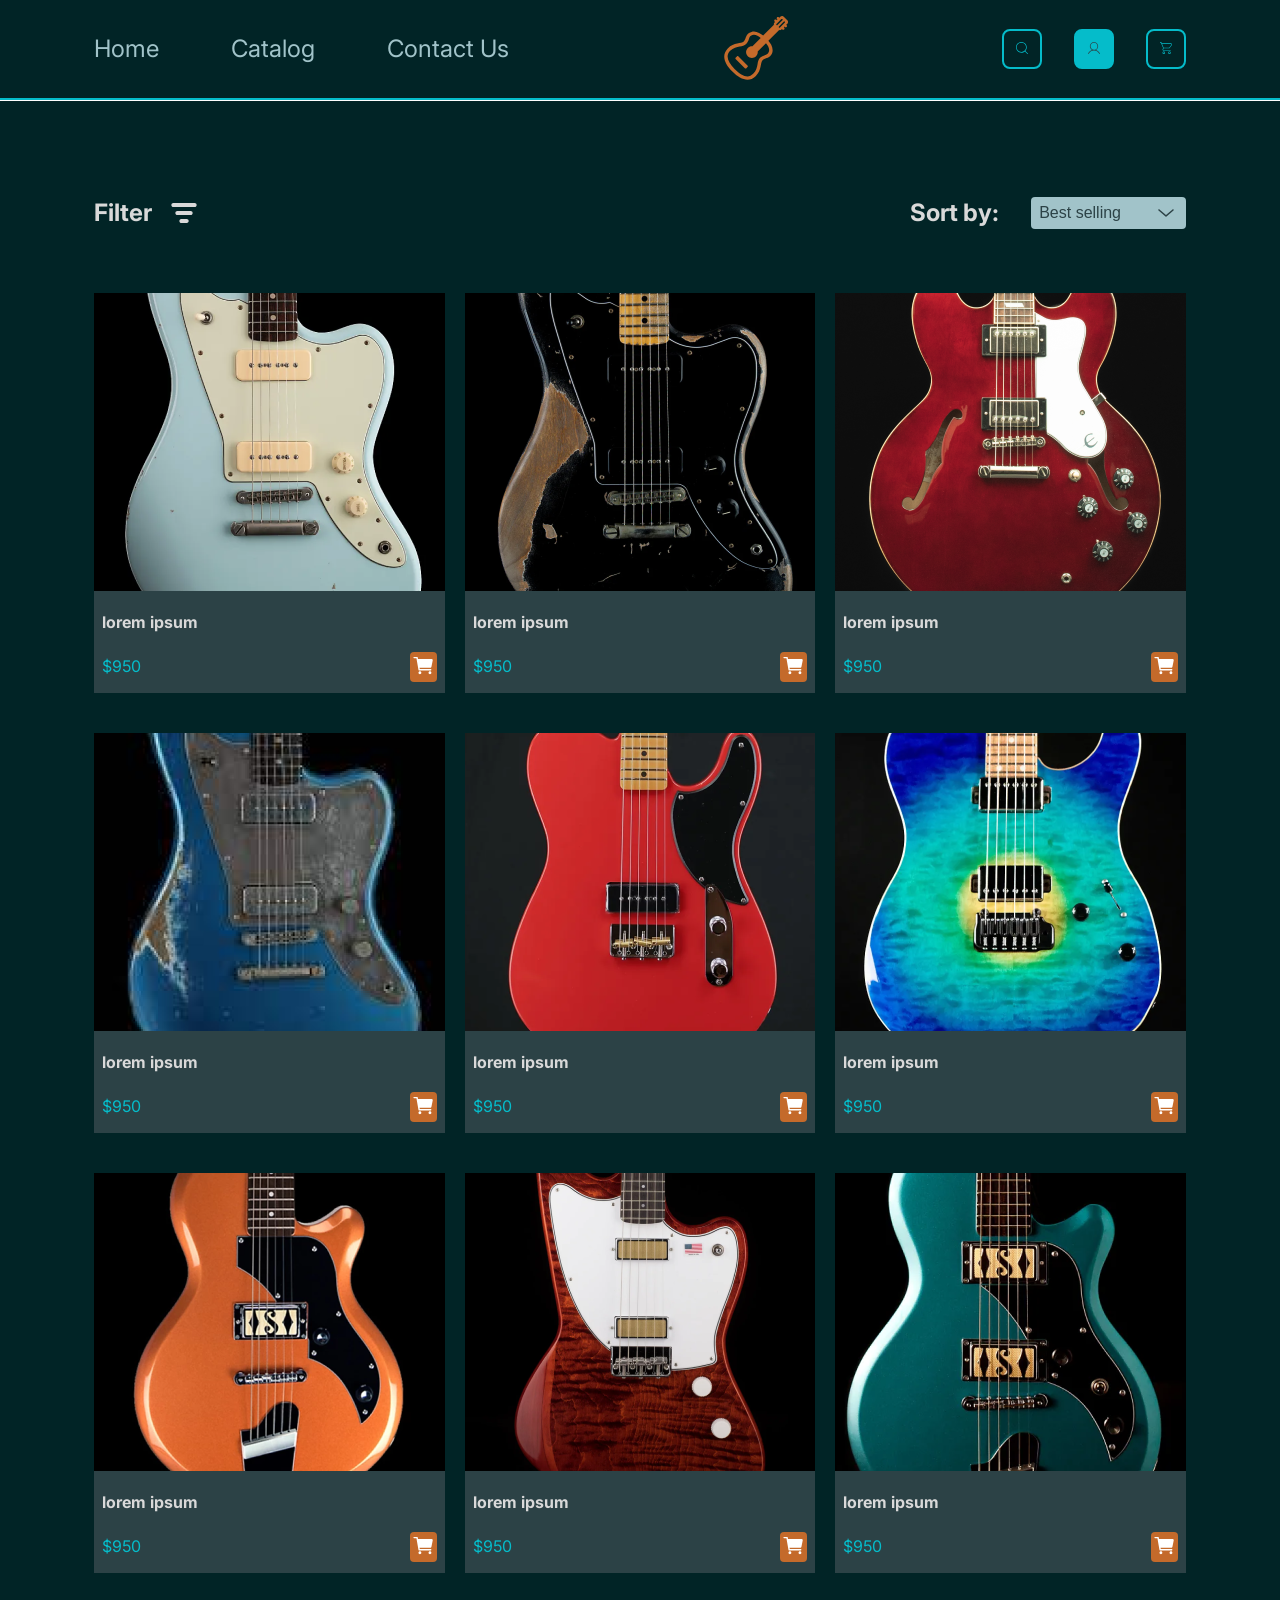
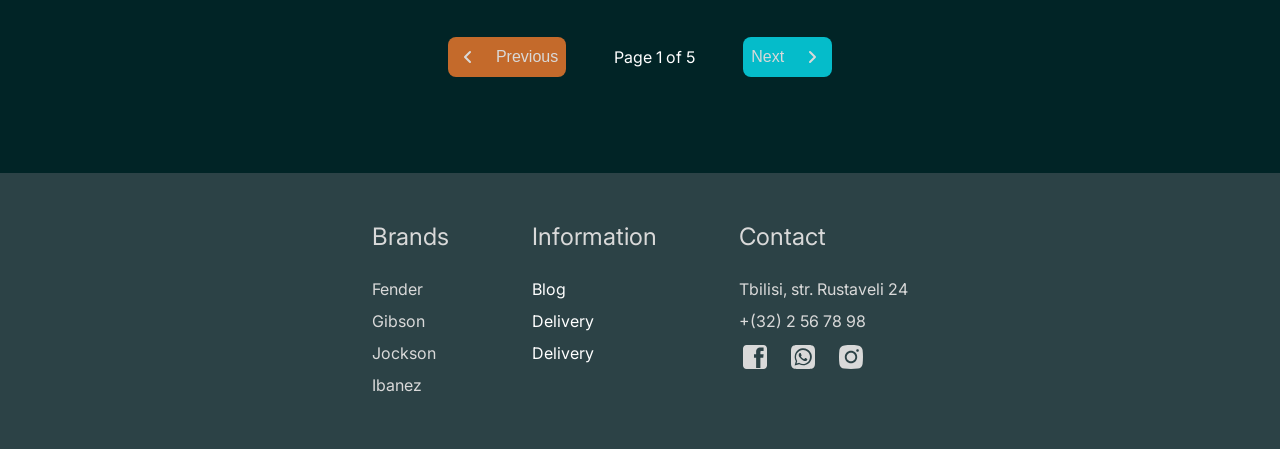
==== html/catalog.html @ 80c698bf "adaptive" ====
<!doctype html>
<html lang="en">
  <head>
    <meta charset="UTF-8" />
    <meta name="viewport" content="width=device-width, initial-scale=1.0" />

    <!-- reset -->
    <link rel="stylesheet" href="../css/reset.css" />

    <!-- style -->
    <link rel="stylesheet" href="../css/style.css" />
    <link rel="stylesheet" href="../css/laptops.css" />
    <link rel="stylesheet" href="../css/tablets.css" />
    <link rel="stylesheet" href="../css/mobiles.css" />

    <!-- font -->
    <link rel="preconnect" href="https://fonts.googleapis.com" />
    <link rel="preconnect" href="https://fonts.gstatic.com" crossorigin />
    <link
      href="https://fonts.googleapis.com/css2?family=Inter:ital,opsz,wght@0,14..32,100..900;1,14..32,100..900&display=swap"
      rel="stylesheet"
    />

    <!-- favicon -->
    <link
      rel="shortcut icon"
      href="../images/guitar-logo.svg"
      type="image/x-icon"
    />

    <!-- title -->
    <title>Catalog</title>
  </head>
  <body>
    <div class="container">
      <!------ catalog_header ------>
      <header>
        <img src="../images/burger.svg" alt="burger" class="burger" />
        <img src="../images/xmark.svg" alt="xmark" class="xmark" />

        <nav class="menu">
          <ul class="menu_li">
            <li>
              <a href="./index.html" class="active">Home</a>
            </li>
            <li>
              <a href="./catalog.html" class="inactive">Catalog</a>
            </li>
            <li>
              <a href="./contact.html" class="inactive">Contact Us</a>
            </li>
          </ul>
        </nav>

        <a href="./index.html"
          ><img src="../images/guitar-logo.svg" alt="logo" class="guitar_logo"
        /></a>

        <div class="buttons">
          <button class="header_button">
            <img src="../images/search.svg" alt="search" />
          </button>

          <button class="header_button user">
            <img src="../images/user.svg" alt="user" />
          </button>

          <button class="header_button">
            <img src="../images/cart.svg" alt="carts" />
          </button>
        </div>
      </header>

      <!------- catalog_sect ------->

      <section class="catalog_sect">
        <div class="filter_sect">
          <div class="Filter_div">
            <h6 class="h_filter">Filter</h6>
            <img src="../images/mingcute_filter-2-fill.svg" alt="Filter" />
          </div>

          <div class="sort_div">
            <h6 class="h_sort">Sort by:</h6>
            <button class="sort_btn">
              <h6 class="h_btntext">Best selling</h6>
              <img
                src="../images/solar_alt-arrow-down-outline.svg"
                alt="sortarrow"
              />
            </button>
          </div>
        </div>

        <div class="card_section">
          <article class="catalog_article">
            <img
              src="../images/catalog_articles/Rectangle 3 (3).png"
              alt="cataloge.img"
              class="catalog_photos"
            />

            <p class="catalog_article_p">lorem ipsum</p>

            <div class="cataloge_price">
              <p class="pricep">$950</p>
              <button class="cart_button">
                <img src="../images/ion_cart.svg" alt="cart" />
              </button>
            </div>
          </article>

          <article class="catalog_article">
            <img
              src="../images/catalog_articles/Rectangle 6.png"
              alt="cataloge.img"
              class="catalog_photos"
            />

            <p class="catalog_article_p">lorem ipsum</p>

            <div class="cataloge_price">
              <p class="pricep">$950</p>
              <button class="cart_button">
                <img src="../images/ion_cart.svg" alt="cart" />
              </button>
            </div>
          </article>

          <article class="catalog_article">
            <img
              src="../images/catalog_articles/Rectangle 5.png"
              alt="cataloge.img"
              class="catalog_photos"
            />

            <p class="catalog_article_p">lorem ipsum</p>

            <div class="cataloge_price">
              <p class="pricep">$950</p>
              <button class="cart_button">
                <img src="../images/ion_cart.svg" alt="cart" />
              </button>
            </div>
          </article>

          <article class="catalog_article">
            <img
              src="../images/catalog_articles/Rectangle 6 (1).png"
              alt="cataloge.img"
              class="catalog_photos"
            />

            <p class="catalog_article_p">lorem ipsum</p>

            <div class="cataloge_price">
              <p class="pricep">$950</p>
              <button class="cart_button">
                <img src="../images/ion_cart.svg" alt="cart" />
              </button>
            </div>
          </article>

          <article class="catalog_article none2">
            <img
              src="../images/catalog_articles/Rectangle 4.png"
              alt="cataloge.img"
              class="catalog_photos"
            />

            <p class="catalog_article_p">lorem ipsum</p>

            <div class="cataloge_price">
              <p class="pricep">$950</p>
              <button class="cart_button">
                <img src="../images/ion_cart.svg" alt="cart" />
              </button>
            </div>
          </article>

          <article class="catalog_article none2">
            <img
              src="../images/catalog_articles/Rectangle 4 (1).png"
              alt="cataloge.img"
              class="catalog_photos"
            />

            <p class="catalog_article_p">lorem ipsum</p>

            <div class="cataloge_price">
              <p class="pricep">$950</p>
              <button class="cart_button">
                <img src="../images/ion_cart.svg" alt="cart" />
              </button>
            </div>
          </article>

          <article class="catalog_article none">
            <img
              src="../images/catalog_articles/Rectangle 4 (2).png"
              alt="cataloge.img"
              class="catalog_photos"
            />

            <p class="catalog_article_p">lorem ipsum</p>

            <div class="cataloge_price">
              <p class="pricep">$950</p>
              <button class="cart_button">
                <img src="../images/ion_cart.svg" alt="cart" />
              </button>
            </div>
          </article>

          <article class="catalog_article none">
            <img
              src="../images/catalog_articles/Rectangle 4 (3).png"
              alt="cataloge.img"
              class="catalog_photos"
            />

            <p class="catalog_article_p">lorem ipsum</p>

            <div class="cataloge_price">
              <p class="pricep">$950</p>
              <button class="cart_button">
                <img src="../images/ion_cart.svg" alt="cart" />
              </button>
            </div>
          </article>

          <article class="catalog_article none">
            <img
              src="../images/catalog_articles/Rectangle 4 (4).png"
              alt="cataloge.img"
              class="catalog_photos"
            />

            <p class="catalog_article_p">lorem ipsum</p>

            <div class="cataloge_price">
              <p class="pricep">$950</p>
              <button class="cart_button">
                <img src="../images/ion_cart.svg" alt="cart" />
              </button>
            </div>
          </article>
        </div>

        <div class="catalog_arrow_sect">
          <div class="catalog_pages">
            <button class="Previous_btn">
              <img src="../images/arrow-left.svg" alt="Previous_arrow" />

              <p class="Previous_p">Previous</p>
            </button>

            <p class="page_p">Page 1 of 5</p>

            <button class="next_btn">
              <p class="Next_p">Next</p>

              <img src="../images/arrow-right.svg" alt="Next_arrow" />
            </button>
          </div>
        </div>
      </section>

      <!------- footer ------->
      <footer>
        <section class="footer_sect1">
          <p class="Brands">Brands</p>
          <ul class="brands_ul">
            <li class="brands_li">Fender</li>
            <li class="brands_li">Gibson</li>
            <li class="brands_li">Jockson</li>
            <li class="brands_li">Ibanez</li>
          </ul>
        </section>

        <section class="footer_sect2">
          <p class="Information">Information</p>
          <ul class="Information_ul">
            <li class="Information_li">Blog</li>
            <li class="Information_li">Delivery</li>
            <li class="Information_li">Delivery</li>
          </ul>
        </section>

        <section class="address_sect">
          <ul class="Contact_ul">
            <li class="footer_title">Contact</li>

            <li class="address">
              <address>
                <a
                  href="https://www.google.com/maps/search/?api=1&query=Tbilisi+Rustaveli+24"
                  class="location"
                  target="_blank"
                >
                  Tbilisi, str. Rustaveli 24
                </a>
                <a href="tel:+322567898" class="tel">+(32) 2 56 78 98</a>
              </address>
            </li>

            <li class="ul_li">
              <ul class="social_ul">
                <li>
                  <a href="https://www.facebook.com/">
                    <img src="../images/raphael_facebook.svg" alt="facebook" />
                  </a>
                </li>
                <li>
                  <a href="https://www.whatsapp.com/">
                    <img src="../images/uim_whatsapp.svg" alt="whatsapp" />
                  </a>
                </li>
                <li>
                  <a href="https://www.instagram.com/">
                    <img
                      src="../images/basil_instagram-solid.svg"
                      alt="instagram"
                    />
                  </a>
                </li>
              </ul>
            </li>
          </ul>
        </section>
      </footer>
    </div>
  </body>
</html>
---- css/style.css ----
body {
  font-family: "Inter", sans-serif;
}

/* container */
.container {
  width: min(100%, 1440px);
  margin: auto;
  padding-top: 100.5px;
}

/* ------ header ------ */

header {
  background-color: #012426;
  border-bottom: 2px solid #05bcca;
  padding: 16px 94px;
  display: flex;
  align-items: center;
  justify-content: space-between;
  position: fixed;
  max-width: inherit;
  width: inherit;
  top: 0;
  left: 50%;
  transform: translateX(-50%);
}

.burger,
.xmark {
  display: none;
}

.menu_li {
  /* width: 427px; */
  display: flex;
  /* align-items: center;
  justify-content: space-between; */
  column-gap: 72px;
}

.active,
.inactive {
  font-weight: 400;
  font-style: Regular;
  font-size: 24px;
  line-height: 32px;
  letter-spacing: 0%;
  color: #a1c3c9;
}

.buttons {
  display: flex;
  column-gap: 32px;
}

.header_button {
  width: 40px;
  height: 40px;
  border: 2px solid #05bcca;
  border-radius: 8px;
  background-color: #012426;
}

.user {
  background-color: #05bcca;
}

/* ------ home_section ------ */
.home_section {
  height: 560px;
  padding-top: 72px;
  display: flex;
  align-items: flex-start;
  justify-content: center;
  background-image: url("../images/cover\ \(4\).png");
  background-size: cover;
  background-position: center;
  background-repeat: no-repeat;
}

.cover_text {
  display: flex;
  align-items: center;
}

h1 {
  font-weight: 400;
  font-style: Regular;
  font-size: 32px;
  line-height: 36px;
  letter-spacing: 0%;
  color: #ffffff;
}

span {
  color: #05bcca;
}

.arrow {
  width: 36px;
  height: 24px;
  border-radius: 4px;
  background-color: #c46a2b;
  padding: 0px 6px;
  margin-left: 24px;
}

/* ------ home_section2 ------ */

.home_section2 {
  background-color: #1a1a1a;
  height: 647px;
  display: flex;
  flex-direction: column;
  align-items: center;
  padding-block: 96px;
  padding-left: 94px;
}

.section2_title {
  display: flex;
  flex-direction: column;
  row-gap: 8px;
  align-items: center;
}

.title {
  font-weight: 700;
  font-style: Bold;
  font-size: 36px;
  line-height: 52px;
  letter-spacing: 0%;
  color: #05bcca;
}

.line {
  width: 187px;
  height: 0px;
  color: #05bcca;
  border: 2px solid #05bcca;
}

.div2 {
  display: flex;
  column-gap: 20px;
  margin-top: 64px;
  flex-wrap: nowrap;
  overflow-x: auto;
  overflow-y: hidden;
  width: 100%;
  /* max-width: 1180px; */
}

.article {
  width: 298px;
  height: 331px;
  background-color: #2c4246;
  padding: 8px 8px 16px 8px;
  border: 1px solid #05bcca;
}

.articlep {
  font-weight: 700;
  font-style: Bold;
  font-size: 16px;
  line-height: 27px;
  letter-spacing: 0%;
  color: #d9d9d9;
  margin-block: 16px;
}

.div_price {
  display: flex;
  align-items: center;
  justify-content: space-between;
}

.pricep {
  font-weight: 400;
  font-style: Regular;
  font-size: 16px;
  line-height: 27px;
  letter-spacing: 0%;
  color: #05bcca;
}

.add_button {
  background-color: #c46a2b;
  padding: 4px 16px;
  border-radius: 4px;
  font-weight: 400;
  font-style: Regular;
  font-size: 12px;
  line-height: 20px;
  letter-spacing: 0%;
  color: #ffffff;
  border: none;
}

/* ------ footer ------ */

footer {
  height: 276px;
  background-color: #2c4246;
  padding: 48px 372px;
  display: flex;
  justify-content: space-between;
}

.footer_sect1,
.footer_sect2 {
  display: flex;
  flex-direction: column;
  row-gap: 24px;
}

.brands_ul,
.Information_ul {
  display: flex;
  flex-direction: column;
  row-gap: 8px;
}

.Brands,
.Information {
  font-weight: 400;
  font-style: Regular;
  font-size: 24px;
  line-height: 32px;
  letter-spacing: 0%;
  color: #d9d9d9;
}

.brands_li,
.Information_li {
  font-weight: 400;
  font-style: Regular;
  font-size: 16px;
  line-height: 24px;
  letter-spacing: 0%;
  color: #d9d9d9;
}

.Information_li {
  color: #ffffff;
}

.address_sect {
  display: flex;
  flex-direction: column;
}

.footer_title {
  font-weight: 400;
  font-style: Regular;
  font-size: 24px;
  line-height: 32px;
  letter-spacing: 0%;
  color: #d9d9d9;
  margin-bottom: 24px;
}

.address {
  margin-bottom: 8px;
}

address {
  display: flex;
  flex-direction: column;
  row-gap: 8px;
}

.location,
.tel {
  font-weight: 400;
  font-style: Regular;
  font-size: 16px;
  line-height: 24px;
  letter-spacing: 0%;
  color: #d9d9d9;
}

.social_ul {
  display: flex;
  column-gap: 16px;
}

/* ------- catalog_sect ------- */

.catalog_sect {
  height: 1672px;
  background-color: #012426;
  padding: 96px 94px;
}

/* -------- filter_sect -------- */

.filter_sect {
  display: flex;
  align-items: center;
  justify-content: space-between;
  margin-bottom: 64px;
}

.Filter_div {
  display: flex;
  align-items: center;
  column-gap: 16px;
}

.h_filter,
.h_sort {
  font-weight: 700;
  font-style: Bold;
  font-size: 24px;
  line-height: 32px;
  letter-spacing: 0%;
  color: #d9d9d9;
}

.sort_div {
  display: flex;
  align-items: center;
  column-gap: 32px;
}

.sort_btn {
  display: flex;
  align-items: center;
  column-gap: 33px;
  border-radius: 4px;
  background-color: #a1c3c9;
  padding: 4px 8px;
  border: none;
}

.h_btntext {
  font-weight: 400;
  font-style: Regular;
  font-size: 16px;
  line-height: 24px;
  letter-spacing: 0%;
  color: #2c4246;
}

/* ------- card_section -------- */

.card_section {
  display: grid;
  grid-template-columns: 1fr 1fr 1fr;
  gap: 40px 20px;
}

.catalog_article {
  height: 400px;
  background-color: #2c4246;
}

.catalog_photos {
  width: 100%;
  height: 298px;
  object-fit: cover;
  margin-bottom: 16px;
}

.catalog_article_p {
  margin-left: 8px;
  font-weight: 700;
  font-style: Bold;
  font-size: 16px;
  line-height: 27px;
  letter-spacing: 0%;
  color: #d9d9d9;
}

.cataloge_price {
  display: flex;
  align-items: center;
  justify-content: space-between;
  margin: 16px 8px;
}

.cart_button {
  background-color: #c46a2b;
  border-radius: 4px;
  padding: 2px;
  border: none;
}

/* ------ catalog_arrow_sect ------ */

.catalog_arrow_sect{
  display: flex;
  justify-content: space-around;
  margin-top: 64px;
}

.catalog_pages{
  display: flex;
  align-items: center;
  column-gap: 48px;
}

.Previous_btn{
  background-color: #C46A2B;
  padding: 8px;
  display: flex;
  align-items: center;
  column-gap: 16px;
  border-radius: 8px;
  border: none;
}

.Previous_p{
font-weight: 400;
font-style: Regular;
font-size: 16px;
line-height: 24px;
letter-spacing: 0%;
color: #D9D9D9;
}

.page_p{
font-weight: 400;
font-style: Regular;
font-size: 16px;
line-height: 24px;
letter-spacing: 0%;
color: #FFFFFF;
}

.next_btn{
  background-color: #05BCCA;
  padding: 8px;
  display: flex;
  align-items: center;
  column-gap: 16px;
  border-radius: 8px;
  border: none;
}

.Next_p{
font-weight: 400;
font-style: Regular;
font-size: 16px;
line-height: 24px;
letter-spacing: 0%;
color: #D9D9D9;
}
---- css/laptops.css ----
@media (max-width: 1180px) {
  /* ------ header ------ */
  header {
    padding: 16px 32px;
  }

  .burger {
    display: block;
  }

  .menu {
    display: none;
  }

  /* ------ home_section2 ------ */

  .home_section2 {
    padding-left: 32px;
  }

  .article_photo {
    width: 256px;
  }

  .article {
    width: 272px;
  }

  /* ------ footer ------ */

  footer {
    padding-inline: 242px;
  }

  /* ------- catalog_sect ------- */

  .catalog_sect{
    padding: 96px 32px;
  }

  /* ------- card_section -------- */

  .none{
    display: none;
  }

  .card_section {
  grid-template-columns: 1fr 1fr;
  }


}
---- css/tablets.css ----
@media (max-width: 744px){
  /* ------ header ------ */

  header{
    padding-inline: 24px;
  }

  /* ------ home_section ------ */

  .home_section{
    height: 480px;
    padding-top: 32px;
  }

  /* ------ home_section2 ------ */

  .home_section2{
    height: 527px;
    padding-block: 48px;
    padding-left: 24px;
  }

  /* ------ footer ------ */

  footer{
    padding-inline: 141px;
  }

  /* ------- catalog_sect ------- */

  .catalog_sect{
    padding: 48px 32px;
  }

  /* ------- card_section -------- */

  .none2{
    display: none;
  }

  .card_section{
    grid-template-columns: 1fr;
    height: 2016px;
  }
}
---- css/mobiles.css ----
@media (max-width: 480px) {
  /* ------ header_480 ------ */

  header {
    padding: 28px 20px;
  }

  .guitar_logo {
    width: 40px;
    height: 40px;
  }

  .header_button {
    width: 32px;
    height: 32px;
  }

  /* ------ home_section_480 ------ */

  h1 {
    font-weight: 400;
    font-style: Regular;
    font-size: 24px;
    line-height: 32px;
    letter-spacing: 0%;
  }

  /* ------ home_section2_480 ------ */

  .home_section2 {
    height: 475px;
    padding-block: 32px;
    padding-left: 20px;
  }

  .title {
    font-weight: 700;
    font-style: Bold;
    font-size: 24px;
    line-height: 32px;
    letter-spacing: 0%;
  }

  .line {
    width: 156px;
  }

  /* ------ footer_480 ------ */

  footer {
    padding: 32px 153px;
    height: 628px;
    /* flex-wrap: wrap; */
    flex-direction: column;
    row-gap: 40px;
  }

  .footer_sect1,
  .footer_sect2,
  .address_sect{
    align-items: center;
  }

}

@media (max-width: 320px){
  /* ------ header_320 ------ */

  header{
    padding-inline: 8px;
  }

  /* ------ home_section_320 ------ */

  .home_section{
    height: 320px;
  }

  /* ------ home_section2_320 ------ */

  .home_section2{
    padding-left: 8px;
  }
}
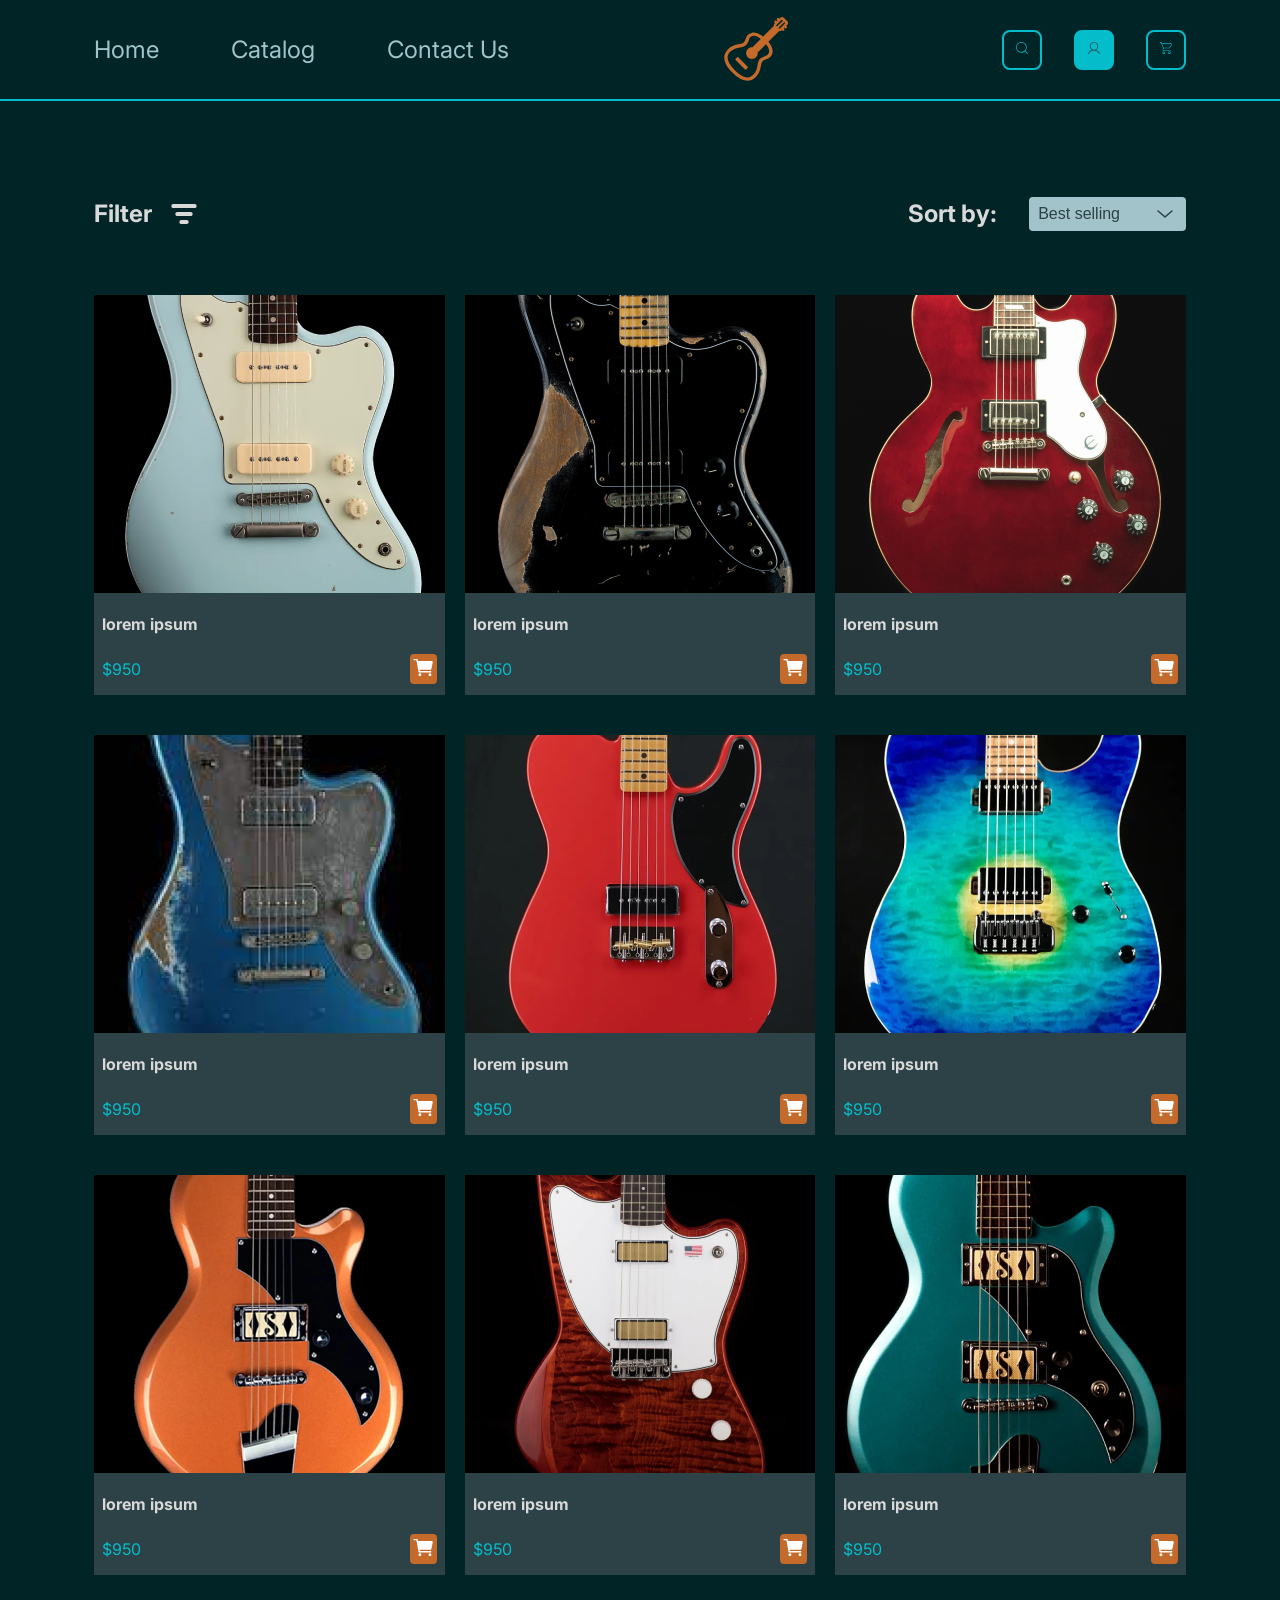
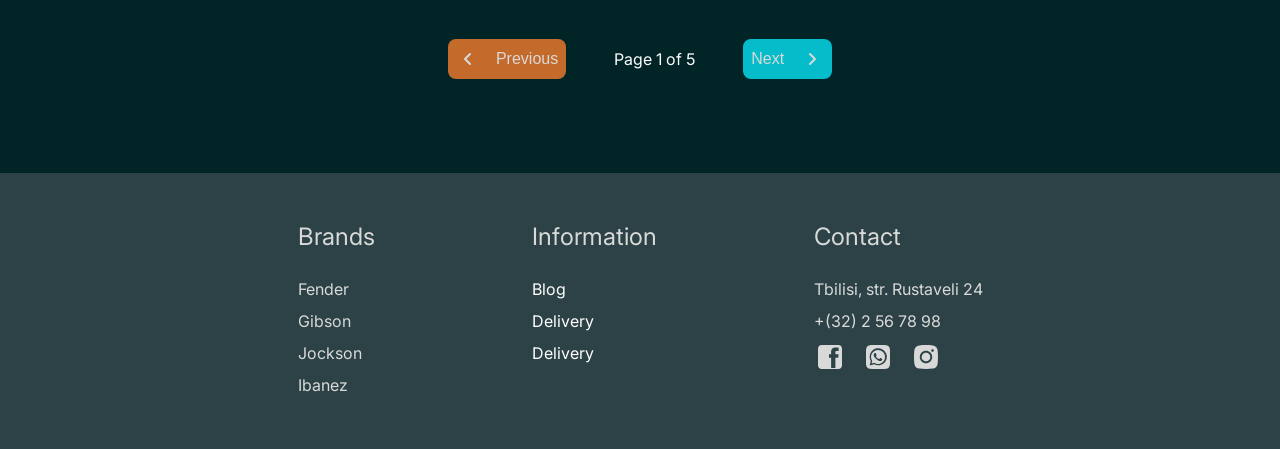
==== commit 19dbd231: "responsive" ====
--- a/html/catalog.html
+++ b/html/catalog.html
@@ -74,6 +74,21 @@
       <!------- catalog_sect ------->
 
       <section class="catalog_sect">
+
+        <nav class="menu_sect">
+          <ul class="menu_li_sect">
+            <li>
+              <a href="./index.html" class="active_sect">Home</a>
+            </li>
+            <li>
+              <a href="./catalog.html" class="inactive_sect">Catalog</a>
+            </li>
+            <li>
+              <a href="./contact.html" class="inactive_sect">Contact Us</a>
+            </li>
+          </ul>
+        </nav>
+
         <div class="filter_sect">
           <div class="Filter_div">
             <h6 class="h_filter">Filter</h6>
@@ -330,5 +345,6 @@
         </section>
       </footer>
     </div>
+    <script src="../script.js"></script>
   </body>
 </html>
--- a/css/style.css
+++ b/css/style.css
@@ -6,12 +6,14 @@
 .container {
   width: min(100%, 1440px);
   margin: auto;
-  padding-top: 100.5px;
+  padding-top: 101px;
 }
 
 /* ------ header ------ */
 
 header {
+  height: 101px;
+  box-sizing: border-box;
   background-color: #012426;
   border-bottom: 2px solid #05bcca;
   padding: 16px 94px;
@@ -24,6 +26,7 @@
   top: 0;
   left: 50%;
   transform: translateX(-50%);
+  z-index: 9999;
 }
 
 .burger,
@@ -77,6 +80,41 @@
   background-size: cover;
   background-position: center;
   background-repeat: no-repeat;
+
+  position: relative; 
+}
+
+.menu_sect {
+  background-color: #C46A2B;
+  padding: 16px 56px 16px 16px;
+  display: flex;
+  flex-direction: column;
+  row-gap: 8px;
+  position: fixed; 
+  top: 101px;  
+  left: -100%; 
+  transition: .3s linear;
+  z-index: 9999;
+}
+
+
+.menu_li_sect{
+  display: flex;
+  flex-direction: column;
+  row-gap: 8px;
+  list-style: none; 
+  padding: 0;       
+  margin: 0;
+}
+
+.active_sect,
+.inactive_sect {
+  font-weight: 400;
+  font-style: Regular;
+  font-size: 24px;
+  line-height: 32px;
+  letter-spacing: 0%;
+  color: #a1c3c9;
 }
 
 .cover_text {
@@ -106,6 +144,8 @@
   margin-left: 24px;
 }
 
+
+
 /* ------ home_section2 ------ */
 
 .home_section2 {
@@ -196,6 +236,8 @@
   letter-spacing: 0%;
   color: #ffffff;
   border: none;
+  cursor: pointer;
+  transition: all 0.3s ease;
 }
 
 /* ------ footer ------ */
@@ -203,9 +245,11 @@
 footer {
   height: 276px;
   background-color: #2c4246;
-  padding: 48px 372px;
-  display: flex;
-  justify-content: space-between;
+  padding-block: 48px;
+  /* padding: 48px 372px; */
+  display: flex;
+  justify-content: center;
+  column-gap: 157px;
 }
 
 .footer_sect1,
@@ -292,6 +336,13 @@
   height: 1672px;
   background-color: #012426;
   padding: 96px 94px;
+}
+
+.contact_sect,
+.article,
+.catalog_article {
+  position: relative;
+  z-index: 1;
 }
 
 /* -------- filter_sect -------- */
@@ -390,20 +441,20 @@
 
 /* ------ catalog_arrow_sect ------ */
 
-.catalog_arrow_sect{
+.catalog_arrow_sect {
   display: flex;
   justify-content: space-around;
   margin-top: 64px;
 }
 
-.catalog_pages{
+.catalog_pages {
   display: flex;
   align-items: center;
   column-gap: 48px;
 }
 
-.Previous_btn{
-  background-color: #C46A2B;
+.Previous_btn {
+  background-color: #c46a2b;
   padding: 8px;
   display: flex;
   align-items: center;
@@ -412,26 +463,26 @@
   border: none;
 }
 
-.Previous_p{
-font-weight: 400;
-font-style: Regular;
-font-size: 16px;
-line-height: 24px;
-letter-spacing: 0%;
-color: #D9D9D9;
-}
-
-.page_p{
-font-weight: 400;
-font-style: Regular;
-font-size: 16px;
-line-height: 24px;
-letter-spacing: 0%;
-color: #FFFFFF;
-}
-
-.next_btn{
-  background-color: #05BCCA;
+.Previous_p {
+  font-weight: 400;
+  font-style: Regular;
+  font-size: 16px;
+  line-height: 24px;
+  letter-spacing: 0%;
+  color: #d9d9d9;
+}
+
+.page_p {
+  font-weight: 400;
+  font-style: Regular;
+  font-size: 16px;
+  line-height: 24px;
+  letter-spacing: 0%;
+  color: #ffffff;
+}
+
+.next_btn {
+  background-color: #05bcca;
   padding: 8px;
   display: flex;
   align-items: center;
@@ -440,12 +491,417 @@
   border: none;
 }
 
-.Next_p{
-font-weight: 400;
-font-style: Regular;
-font-size: 16px;
-line-height: 24px;
-letter-spacing: 0%;
-color: #D9D9D9;
-}
-
+.Next_p {
+  font-weight: 400;
+  font-style: Regular;
+  font-size: 16px;
+  line-height: 24px;
+  letter-spacing: 0%;
+  color: #d9d9d9;
+}
+
+/* ------ contact_section ------- */
+
+.contact_sect {
+  height: 720px;
+  padding: 140px 201px;
+  /* display: flex;
+  align-items: flex-start;
+  justify-content: center; */
+  background-image: url("../images/contact-cover.png");
+  background-size: cover;
+  background-position: center;
+  background-repeat: no-repeat;
+}
+
+.form_sect {
+  backdrop-filter: blur(10px);
+  border: 1px solid #05bcca;
+  border-radius: 20px;
+  width: 100%;
+  height: auto;
+  background-color: #2c4246cc;
+  padding: 32px;
+  display: flex;
+  /* justify-content: space-between; */
+  column-gap: 40px;
+}
+
+form {
+  display: flex;
+  flex-direction: column;
+  align-items: stretch;
+  width: 100%;
+  max-width: 506px;
+}
+
+.form_p {
+  font-weight: 700;
+  font-style: Bold;
+  font-size: 40px;
+  line-height: 48px;
+  letter-spacing: 0%;
+  text-align: center;
+  color: #ffffff;
+  margin-bottom: 64px;
+}
+
+.inputsection {
+  display: flex;
+  /* column-gap: 60px; */
+  margin-bottom: 36px;
+  gap: 15%;
+  /* gap: 60px; */
+  width: 100%;
+  /* justify-content: space-between; */
+}
+
+#name,
+#email {
+  border: 2px solid #ffffff;
+  background-color: transparent;
+  border-radius: 10px;
+  width: 100%;
+  max-width: 100%;
+  height: 40px;
+}
+
+#message {
+  border: 2px solid #ffffff;
+  background-color: transparent;
+  border-radius: 10px;
+  width: 100%;
+  max-width: 506px;
+  height: 96px;
+  resize: none;
+}
+
+::placeholder {
+  font-weight: 400;
+  font-style: Regular;
+  font-size: 14px;
+  line-height: 17px;
+  letter-spacing: 0%;
+  color: #ffffffc2;
+}
+
+.submit_btn {
+  background-color: #c46a2b;
+  font-weight: 400;
+  font-style: Regular;
+  font-size: 16px;
+  line-height: 24px;
+  letter-spacing: 0%;
+  color: #ffffff;
+  /* padding: 16px 155px; */
+  border: none;
+  border-radius: 10px;
+  margin-top: 36px;
+  width: 100%;
+  max-width: 506px;
+  padding: 16px;
+}
+
+.contact_address {
+  display: flex;
+  flex-direction: column;
+  align-items: center;
+  row-gap: 64px;
+  width: 100%;
+  max-width: 506px;
+}
+
+.address_div {
+  display: flex;
+  width: 100%;
+  justify-content: space-between;
+  padding-inline: 103px;
+}
+
+.phone_btn,
+.email_btn,
+.address_btn {
+  background-color: #05bcca;
+  border: 2px solid #ffffff;
+  border-radius: 8px;
+  width: 42px;
+  height: 42px;
+}
+
+iframe {
+  height: 264px;
+  width: 100%;
+  border-radius: 10px;
+}
+
+/* ----- transitions&hovers ----- */
+
+.menu_li a {
+  transition:
+    color 0.3s ease,
+    border-bottom 0.3s ease;
+  border-bottom: 2px solid transparent;
+}
+
+.menu_li a:hover {
+  color: #ffffff;
+  border-bottom: 2px solid #05bcca;
+}
+
+.header_button {
+  transition: all 0.3s ease;
+  cursor: pointer;
+}
+
+.header_button:hover {
+  transform: translateY(-3px);
+  box-shadow: 0 4px 10px rgba(5, 188, 202, 0.4);
+  background-color: #05bcca;
+}
+
+.article,
+.catalog_article {
+  transition:
+    transform 0.3s ease,
+    box-shadow 0.3s ease,
+    border-color 0.3s ease;
+  cursor: pointer;
+}
+
+.article:hover,
+.catalog_article:hover {
+  transform: translateY(-3px);
+  border-color: #ffffff;
+  box-shadow: 0 10px 20px rgba(0, 0, 0, 0.5);
+}
+
+.article_photo,
+.catalog_photos {
+  transition: transform 0.5s ease;
+}
+
+.article:hover .article_photo,
+.catalog_article:hover .catalog_photos {
+  transform: scale(1.02);
+}
+
+.guitar_logo {
+  transition: all 0.4s ease;
+}
+
+.guitar_logo:hover {
+  transform: translateY(-3px) scale(1.05);
+  filter: drop-shadow(0 5px 15px rgba(5, 188, 202, 0.6));
+}
+
+@keyframes floatText {
+  0% {
+    transform: translateY(0px);
+  }
+  50% {
+    transform: translateY(-10px);
+  }
+  100% {
+    transform: translateY(0px);
+  }
+}
+
+.cover_text {
+  animation: floatText 4s ease-in-out infinite;
+}
+
+.Filter_div {
+  cursor: pointer;
+  transition: opacity 0.3s ease;
+}
+
+.Filter_div:hover {
+  opacity: 0.8;
+}
+
+.Filter_div img {
+  transition: transform 0.3s cubic-bezier(0.4, 0, 0.2, 1);
+}
+
+.Filter_div:hover img {
+  transform: rotate(-15deg) scale(1.1);
+}
+
+.sort_btn {
+  transition: all 0.3s ease;
+  cursor: pointer;
+  border: 1px solid transparent;
+}
+
+.sort_btn:hover {
+  background-color: #b5d1d6;
+  box-shadow: 0 2px 8px rgba(0, 0, 0, 0.1);
+  transform: translateY(-1px);
+}
+
+.sort_btn:active {
+  transform: translateY(0);
+}
+
+.sort_btn img {
+  transition: transform 0.3s ease;
+}
+
+.sort_btn:hover img {
+  transform: translateY(2px);
+}
+
+.Previous_btn {
+  transition: all 0.3s cubic-bezier(0.4, 0, 0.2, 1);
+  cursor: pointer;
+}
+
+.Previous_btn:hover {
+  background-color: #d17a3d;
+  transform: translateX(-5px);
+  box-shadow: -4px 4px 10px rgba(196, 106, 43, 0.3);
+}
+
+.Previous_btn img {
+  transition: transform 0.3s ease;
+}
+
+.Previous_btn:hover img {
+  transform: translateX(-3px);
+}
+
+.next_btn {
+  transition: all 0.3s cubic-bezier(0.4, 0, 0.2, 1);
+  cursor: pointer;
+}
+
+.next_btn:hover {
+  background-color: #06cedf;
+  transform: translateX(5px);
+  box-shadow: 4px 4px 10px rgba(5, 188, 202, 0.3);
+}
+
+.next_btn img {
+  transition: transform 0.6s ease;
+}
+
+.next_btn:hover img {
+  transform: translateX(3px);
+}
+
+.form_p {
+  position: relative;
+  overflow: hidden;
+  background: linear-gradient(90deg, #ffffff, #05bcca, #ffffff);
+  background-size: 200% auto;
+  -webkit-background-clip: text;
+  -webkit-text-fill-color: transparent;
+  animation: shine 4s linear infinite;
+}
+
+@keyframes shine {
+  to {
+    background-position: 200% center;
+  }
+}
+
+#name,
+#email,
+#message {
+  transition: all 0.3s ease;
+  border: 2px solid rgba(255, 255, 255, 0.5) !important;
+}
+
+#name:hover,
+#email:hover,
+#message:hover {
+  border-color: rgba(5, 188, 202, 0.7) !important;
+}
+
+#name:focus,
+#email:focus,
+#message:focus {
+  background-color: rgba(1, 36, 38, 0.4);
+  border-color: #05bcca !important;
+  box-shadow: 0 0 15px rgba(5, 188, 202, 0.4);
+  transform: translateY(-2px);
+  outline: none;
+}
+
+#name:focus::placeholder,
+#email:focus::placeholder {
+  opacity: 0.5;
+  transform: translateX(5px);
+  transition: all 0.3s ease;
+}
+
+.submit_btn {
+  position: relative;
+  overflow: hidden;
+  transition: all 0.4s cubic-bezier(0.175, 0.885, 0.32, 1.275);
+  cursor: pointer;
+  border: none;
+  z-index: 1;
+}
+
+.submit_btn:hover {
+  transform: scale(1.05);
+  background-color: #05bcca;
+  box-shadow: 0 10px 20px rgba(5, 188, 202, 0.4);
+}
+
+.submit_btn:active {
+  transform: scale(0.98);
+}
+
+.phone_btn,
+.email_btn,
+.address_btn {
+  transition: all 0.3s ease;
+}
+
+.phone_btn:hover,
+.email_btn:hover,
+.address_btn:hover {
+  transform: rotate(15deg) scale(1.2);
+  filter: drop-shadow(0 0 10px #05bcca);
+}
+
+.add_button:hover {
+  background-color: #a65620; 
+  transform: translateY(-2px); 
+  box-shadow: 0 4px 12px rgba(196, 106, 43, 0.4); 
+}
+
+.add_button:active {
+  transform: translateY(0); 
+  box-shadow: 0 2px 4px rgba(0, 0, 0, 0.2);
+}
+
+
+.active_sect, .inactive_sect {
+  display: inline-block; 
+  text-decoration: none;
+  transition: all 0.3s ease; 
+}
+
+
+.active_sect:hover, .inactive_sect:hover {
+  color: #ffffff; 
+  transform: translateX(10px); 
+  text-shadow: 0 0 10px rgba(161, 195, 201, 0.5); 
+}
+
+
+.inactive_sect::after {
+  content: '';
+  display: block;
+  width: 0;
+  height: 2px;
+  background: #05bcca;
+  transition: width .3s;
+}
+
+.inactive_sect:hover::after {
+  width: 100%;
+}
--- a/css/laptops.css
+++ b/css/laptops.css
@@ -48,5 +48,11 @@
   grid-template-columns: 1fr 1fr;
   }
 
+  /* ------ contact_section ------- */
+
+  .contact_sect {
+  padding: 140px 32px;
+  }
+
 
 }
--- a/css/tablets.css
+++ b/css/tablets.css
@@ -1,20 +1,20 @@
-@media (max-width: 744px){
+@media (max-width: 744px) {
   /* ------ header ------ */
 
-  header{
+  header {
     padding-inline: 24px;
   }
 
   /* ------ home_section ------ */
 
-  .home_section{
+  .home_section {
     height: 480px;
     padding-top: 32px;
   }
 
   /* ------ home_section2 ------ */
 
-  .home_section2{
+  .home_section2 {
     height: 527px;
     padding-block: 48px;
     padding-left: 24px;
@@ -22,24 +22,75 @@
 
   /* ------ footer ------ */
 
-  footer{
+  footer {
     padding-inline: 141px;
+    column-gap: 40px;
   }
 
   /* ------- catalog_sect ------- */
 
-  .catalog_sect{
+  .catalog_sect {
     padding: 48px 32px;
+    height: 2016px;
   }
 
   /* ------- card_section -------- */
 
-  .none2{
+  .none2 {
     display: none;
   }
 
-  .card_section{
+  .card_section {
     grid-template-columns: 1fr;
-    height: 2016px;
+    gap: 40px;
   }
-}+
+  /* ------ contact_section ------- */
+
+  .contact_sect {
+    padding: 64px 24px;
+    height: 807px;
+  }
+
+  .form_sect {
+    flex-direction: column;
+    align-items: center;
+    row-gap: 48px;
+    padding: 16px;
+  }
+
+  form{
+    max-width: 440px;
+  }
+
+  .form_p {
+    margin-bottom: 24px;
+    font-weight: 700;
+    font-style: Bold;
+    font-size: 32px;
+    line-height: 39px;
+    letter-spacing: 0%;
+    text-align: center;
+  }
+
+  .contact_address {
+    row-gap: 24px;
+  }
+
+  iframe{
+    height: 200px;
+  }
+
+  form, #message, .submit_btn, .contact_address{
+    max-width: 664px;
+  }
+
+  .address_div{
+    column-gap: 42px;
+    justify-content: center;
+  }
+
+  
+
+
+}
--- a/css/mobiles.css
+++ b/css/mobiles.css
@@ -53,32 +53,145 @@
     /* flex-wrap: wrap; */
     flex-direction: column;
     row-gap: 40px;
+    align-items: center;
   }
+
+.address_sect{
+  justify-content: center; 
+  align-items: center;   
+  text-align: center;
+}
+
+.social_ul{
+  justify-content: center; 
+  align-items: center;
+}
 
   .footer_sect1,
   .footer_sect2,
-  .address_sect{
+  .brands_ul,
+  .Information_ul,
+  .brands_li,
+  .footer_title {
     align-items: center;
   }
 
+  /* ------- catalog_sect ------- */
+
+  .catalog_sect {
+    padding: 32px 20px;
+    height: 1936px;
+  }
+
+  /* -------- filter_sect -------- */
+
+  .filter_sect {
+    margin-bottom: 40px;
+  }
+
+  .h_filter {
+    display: none;
+  }
+
+  .h_btntext {
+    display: none;
+  }
+
+  .sort_btn {
+    padding: 4px 6px;
+  }
+
+  /* ------ catalog_arrow_sect ------ */
+
+  .catalog_arrow_sect {
+    margin-top: 40px;
+  }
+
+  .catalog_pages {
+    column-gap: 45px;
+  }
+
+  .Previous_btn {
+    padding: 8px 14px;
+  }
+
+  .Previous_p {
+    display: none;
+  }
+
+  .next_btn {
+    padding: 8px 14px;
+  }
+
+  .Next_p {
+    display: none;
+  }
+
+  /* ------ contact_section ------- */
+
+  .contact_sect {
+    padding: 64px 20px;
+    height: 883px;
+  }
+
+  .inputsection {
+    flex-direction: column;
+    row-gap: 36px;
+  }
 }
 
-@media (max-width: 320px){
+@media (max-width: 320px) {
   /* ------ header_320 ------ */
 
-  header{
+  header {
     padding-inline: 8px;
   }
 
   /* ------ home_section_320 ------ */
 
-  .home_section{
+  .home_section {
     height: 320px;
   }
 
   /* ------ home_section2_320 ------ */
 
-  .home_section2{
+  .home_section2 {
     padding-left: 8px;
   }
+
+  /* ------- catalog_sect ------- */
+
+  .catalog_sect {
+    padding: 32px 20px;
+    height: 1936px;
+  }
+
+  /* ------ contact_section ------- */
+
+  .contact_sect {
+    padding: 48px 8px;
+    height: 808px;
+  }
+
+  .form_sect {
+    padding: 16px 8px;
+  }
+
+  .form_p {
+    font-weight: 700;
+    font-style: Bold;
+    font-size: 24px;
+    line-height: 32px;
+    letter-spacing: 0%;
+    text-align: center;
+  }
+
+  .inputsection {
+    row-gap: 24px;
+    margin-bottom: 24px;
+  }
+
+  .submit_btn {
+    margin-top: 24px;
+  }
 }
